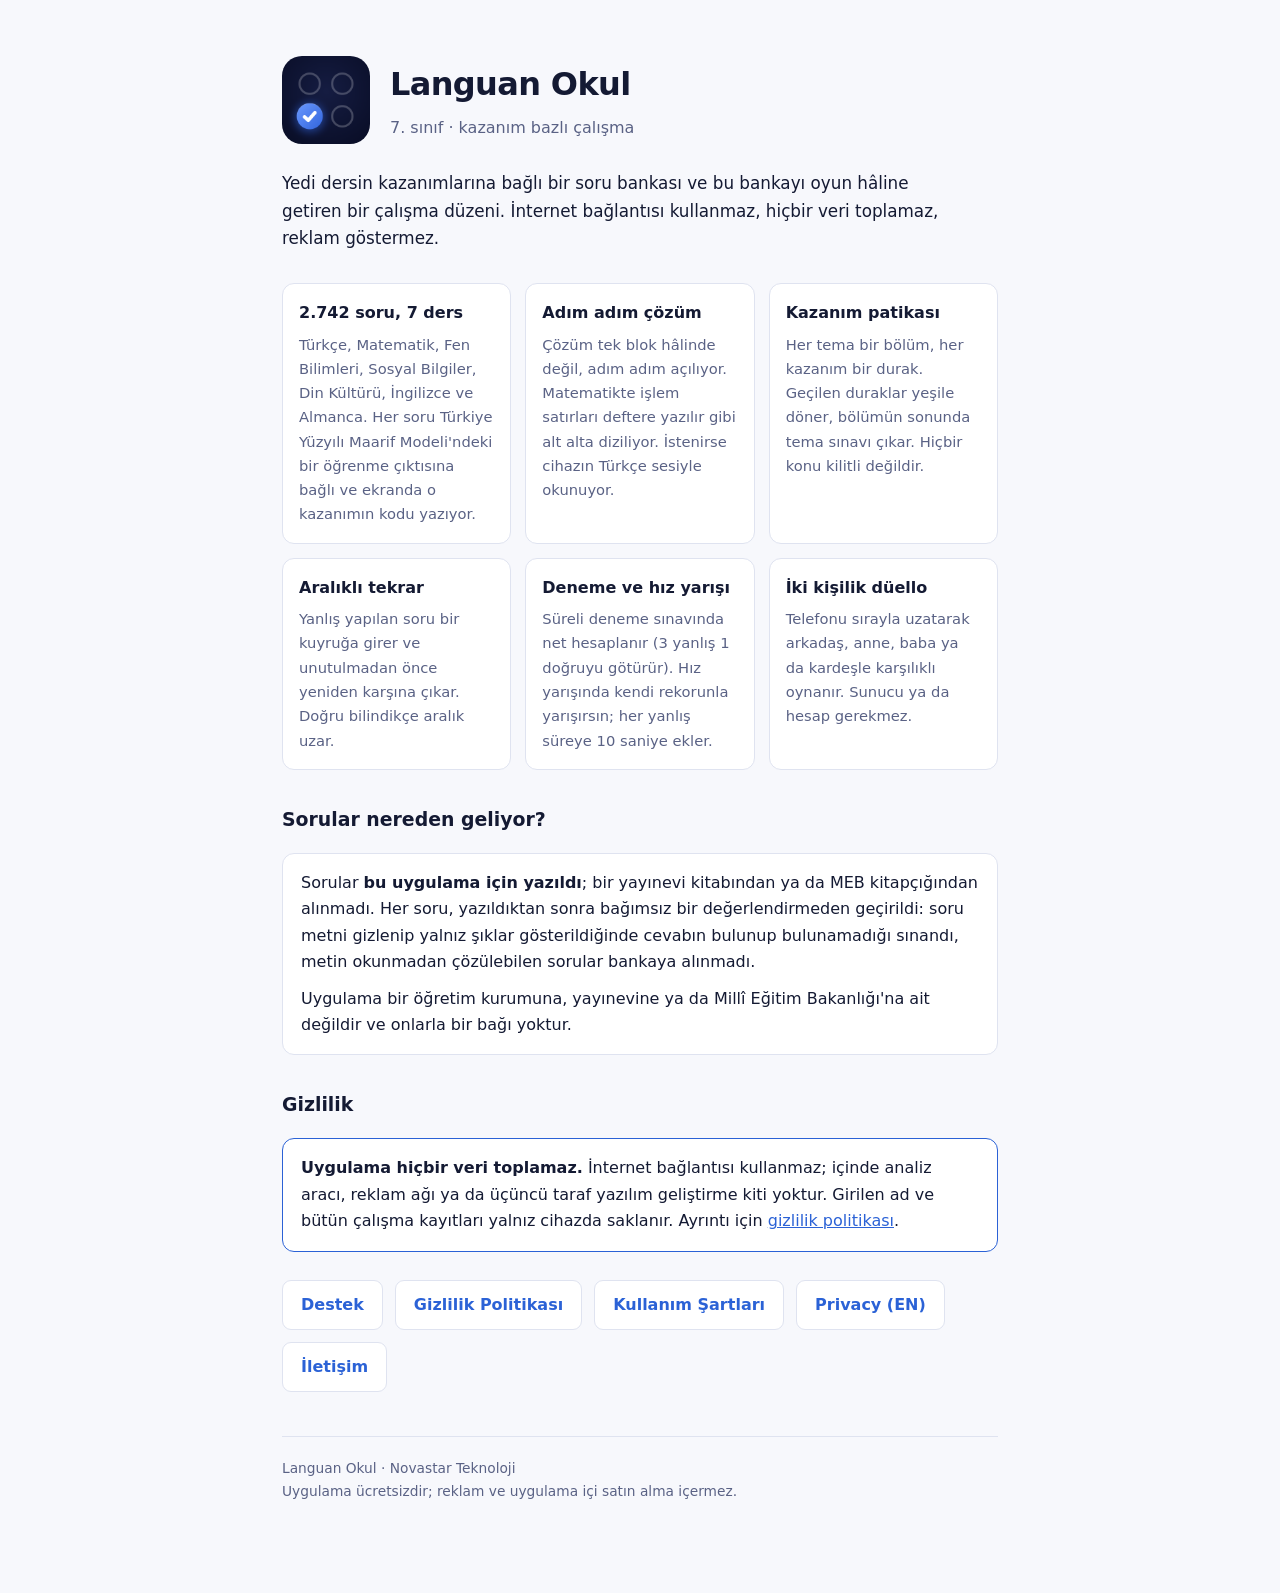
==== index.html @ 7c45397e "Languan Okul tanıtım, destek, gizlilik ve kullanım şartları sayfaları" ====
<!doctype html>
<html lang="tr"><head>
<meta charset="utf-8">
<meta name="viewport" content="width=device-width, initial-scale=1">
<title>Languan Okul — 7. sınıf çalışma uygulaması</title>
<meta name="description" content="7. sınıf öğrencileri için kazanım bazlı çalışma uygulaması. Türkiye Yüzyılı Maarif Modeli kazanımlarına bağlı 2.742 soru, adım adım çözüm, aralıklı tekrar. Tamamen çevrimdışı, reklamsız, ücretsiz.">
<link rel="stylesheet" href="ortak.css">
</head><body><div class="sarmal">

<div class="bas">
  <img src="ikon.png" alt="Languan Okul uygulama simgesi">
  <div><h1>Languan Okul</h1><p class="altbaslik">7. sınıf · kazanım bazlı çalışma</p></div>
</div>

<p class="girus">Yedi dersin kazanımlarına bağlı bir soru bankası ve bu bankayı
oyun hâline getiren bir çalışma düzeni. İnternet bağlantısı kullanmaz, hiçbir veri
toplamaz, reklam göstermez.</p>

<div class="kartlar">
  <div class="kart"><h3>2.742 soru, 7 ders</h3>
    <p>Türkçe, Matematik, Fen Bilimleri, Sosyal Bilgiler, Din Kültürü, İngilizce ve
       Almanca. Her soru Türkiye Yüzyılı Maarif Modeli'ndeki bir öğrenme çıktısına bağlı
       ve ekranda o kazanımın kodu yazıyor.</p></div>
  <div class="kart"><h3>Adım adım çözüm</h3>
    <p>Çözüm tek blok hâlinde değil, adım adım açılıyor. Matematikte işlem satırları
       deftere yazılır gibi alt alta diziliyor. İstenirse cihazın Türkçe sesiyle okunuyor.</p></div>
  <div class="kart"><h3>Kazanım patikası</h3>
    <p>Her tema bir bölüm, her kazanım bir durak. Geçilen duraklar yeşile döner,
       bölümün sonunda tema sınavı çıkar. Hiçbir konu kilitli değildir.</p></div>
  <div class="kart"><h3>Aralıklı tekrar</h3>
    <p>Yanlış yapılan soru bir kuyruğa girer ve unutulmadan önce yeniden karşına
       çıkar. Doğru bilindikçe aralık uzar.</p></div>
  <div class="kart"><h3>Deneme ve hız yarışı</h3>
    <p>Süreli deneme sınavında net hesaplanır (3 yanlış 1 doğruyu götürür).
       Hız yarışında kendi rekorunla yarışırsın; her yanlış süreye 10 saniye ekler.</p></div>
  <div class="kart"><h3>İki kişilik düello</h3>
    <p>Telefonu sırayla uzatarak arkadaş, anne, baba ya da kardeşle karşılıklı
       oynanır. Sunucu ya da hesap gerekmez.</p></div>
</div>

<h2>Sorular nereden geliyor?</h2>
<div class="kutu">
  <p style="margin:0 0 10px">Sorular <strong>bu uygulama için yazıldı</strong>; bir yayınevi
  kitabından ya da MEB kitapçığından alınmadı. Her soru, yazıldıktan sonra bağımsız bir
  değerlendirmeden geçirildi: soru metni gizlenip yalnız şıklar gösterildiğinde cevabın
  bulunup bulunamadığı sınandı, metin okunmadan çözülebilen sorular bankaya alınmadı.</p>
  <p style="margin:0">Uygulama bir öğretim kurumuna, yayınevine ya da Millî Eğitim
  Bakanlığı'na ait değildir ve onlarla bir bağı yoktur.</p>
</div>

<h2>Gizlilik</h2>
<div class="kutu vurgulu">
  <p style="margin:0"><strong>Uygulama hiçbir veri toplamaz.</strong> İnternet bağlantısı
  kullanmaz; içinde analiz aracı, reklam ağı ya da üçüncü taraf yazılım geliştirme kiti
  yoktur. Girilen ad ve bütün çalışma kayıtları yalnız cihazda saklanır.
  Ayrıntı için <a href="gizlilik.html">gizlilik politikası</a>.</p>
</div>

<div class="baglantilar">
  <a href="destek.html">Destek</a>
  <a href="gizlilik.html">Gizlilik Politikası</a>
  <a href="kullanim-sartlari.html">Kullanım Şartları</a>
  <a href="privacy-en.html">Privacy (EN)</a>
  <a href="mailto:cnkylmz35@gmail.com">İletişim</a>
</div>

<footer>
  Languan Okul · Novastar Teknoloji<br>
  Uygulama ücretsizdir; reklam ve uygulama içi satın alma içermez.
</footer>

</div></body></html>
---- ortak.css ----
:root{--bg:#0E1330;--yzey:#181E44;--kenar:#2b3468;--metin:#ffffff;--soluk:#A9B4DA;--vurgu:#4F8BFF;--r:12px}
@media(prefers-color-scheme:light){:root{--bg:#f7f8fc;--yzey:#fff;--kenar:#dfe3f0;--metin:#141a33;--soluk:#5a6285;--vurgu:#2b62d6}}
*{box-sizing:border-box}
body{margin:0;background:var(--bg);color:var(--metin);
 font:16px/1.65 ui-sans-serif,system-ui,-apple-system,"Segoe UI",Roboto,sans-serif}
.sarmal{max-width:760px;margin:0 auto;padding:56px 22px 90px}
a{color:var(--vurgu)}
.bas{display:flex;gap:20px;align-items:center;margin-bottom:14px}
.bas img{width:88px;height:88px;border-radius:20px}
h1{font-size:2rem;letter-spacing:-.02em;margin:0}
h2{font-size:1.18rem;margin:34px 0 10px}
h3{margin:0 0 6px;font-size:1rem}
.altbaslik{color:var(--soluk);margin:4px 0 0}
.girus{font-size:1.05rem;margin:26px 0 30px;max-width:62ch}
.kartlar{display:grid;grid-template-columns:repeat(auto-fit,minmax(220px,1fr));gap:14px;margin-bottom:34px}
.kart{background:var(--yzey);border:1px solid var(--kenar);border-radius:var(--r);padding:16px}
.kart p{margin:0;font-size:.92rem;color:var(--soluk)}
.baglantilar{display:flex;flex-wrap:wrap;gap:12px;margin:28px 0}
.baglantilar a{background:var(--yzey);border:1px solid var(--kenar);border-radius:9px;
 padding:11px 18px;text-decoration:none;font-weight:550}
.kutu{background:var(--yzey);border:1px solid var(--kenar);border-radius:var(--r);padding:16px 18px;margin:18px 0}
.vurgulu{border-color:var(--vurgu)}
table{border-collapse:collapse;width:100%;margin:14px 0;font-size:.94rem}
th,td{border:1px solid var(--kenar);padding:9px 11px;text-align:left;vertical-align:top}
th{background:var(--yzey)}
ul{padding-left:20px}
li{margin:6px 0}
code{background:var(--yzey);border:1px solid var(--kenar);border-radius:5px;padding:1px 6px;font-size:.9em}
footer{margin-top:44px;padding-top:20px;border-top:1px solid var(--kenar);color:var(--soluk);font-size:.86rem}
.tarih{color:var(--soluk);font-size:.9rem;margin-top:4px}
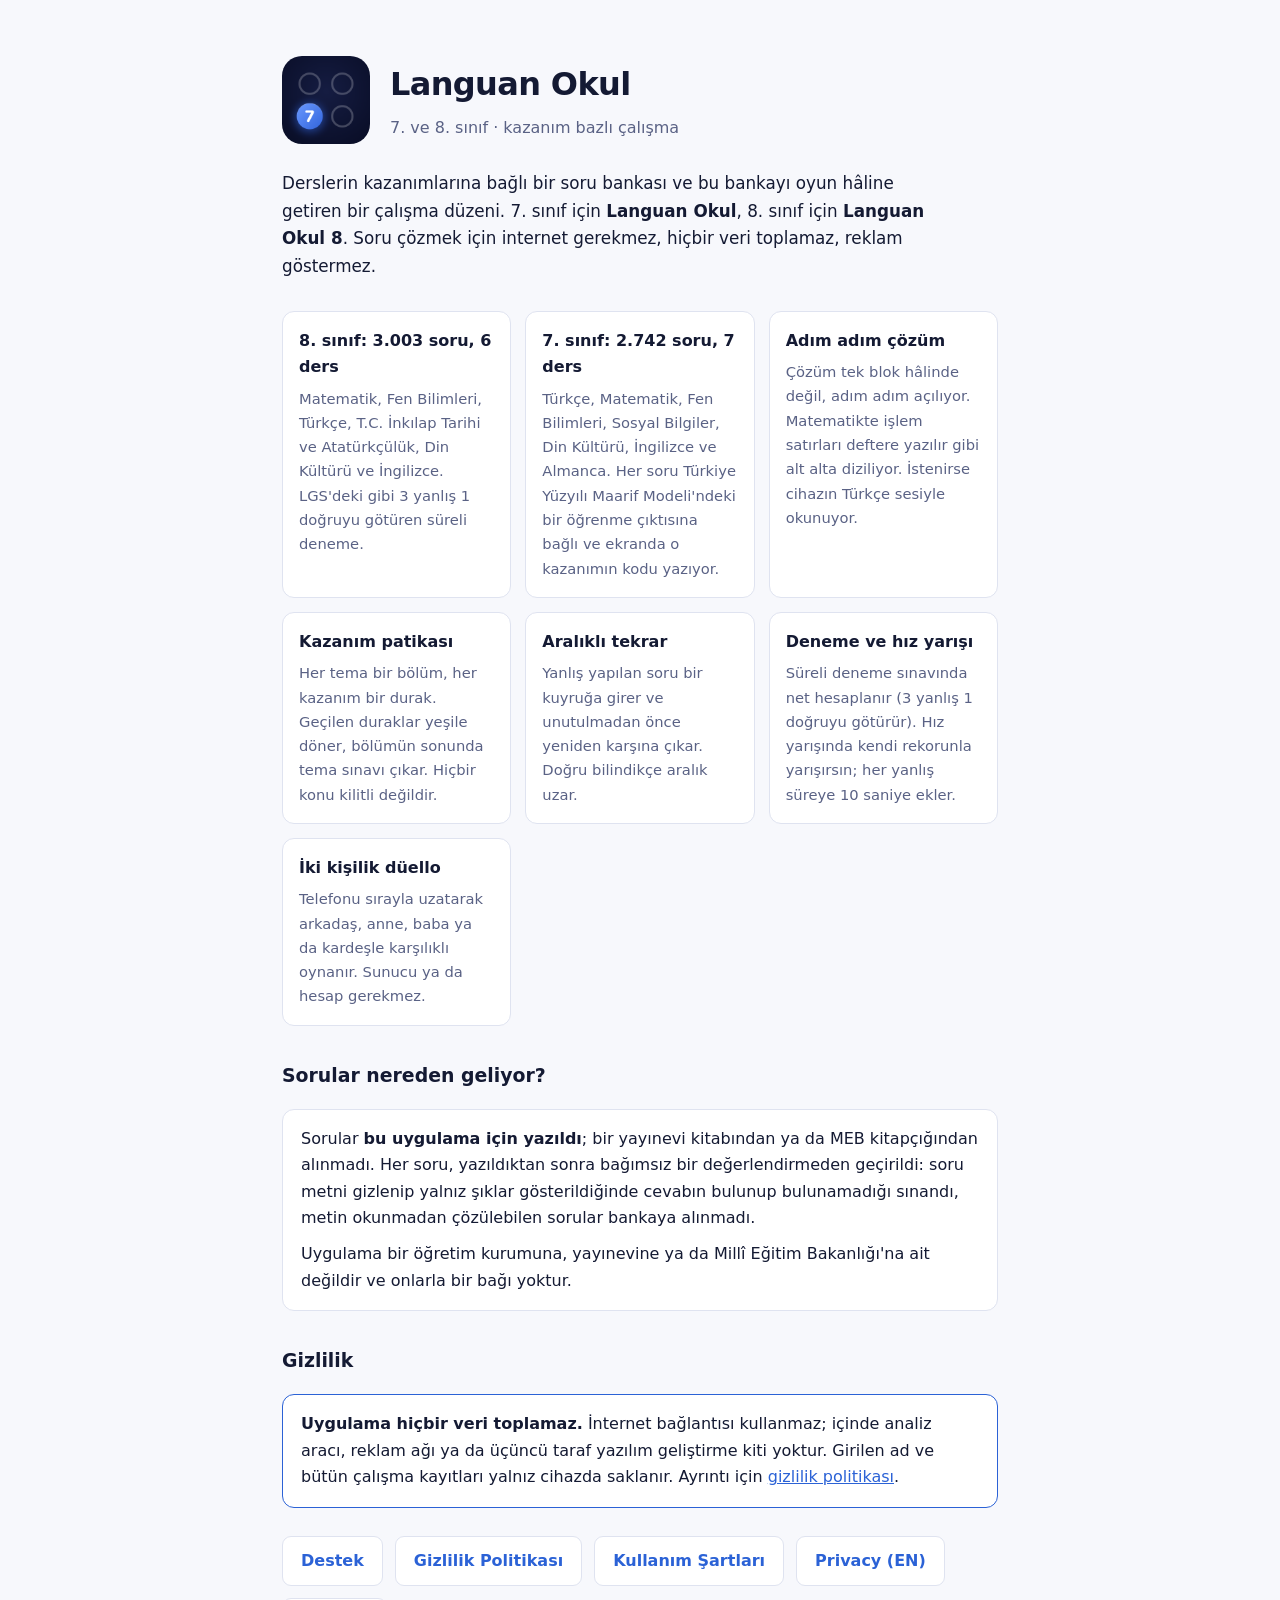
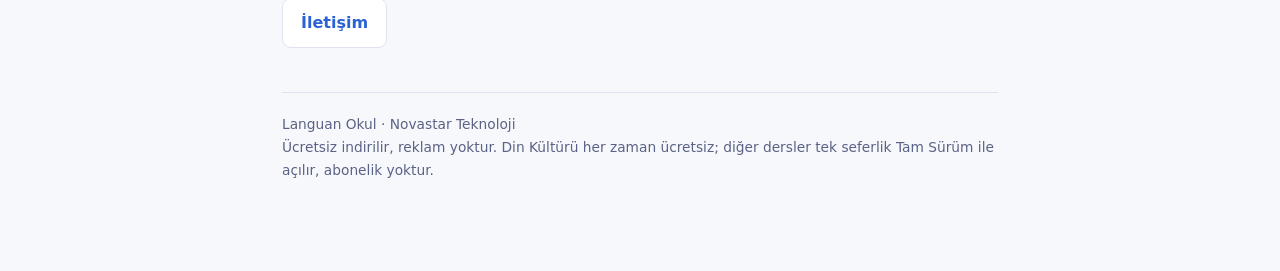
==== commit 3103a2b9: "Sayfalar iki uygulamayı (7 ve 8) ve Tam Sürüm satın almasını doğru anlatıyor; gizlilik: App Store ba" ====
--- a/index.html
+++ b/index.html
@@ -2,22 +2,26 @@
 <html lang="tr"><head>
 <meta charset="utf-8">
 <meta name="viewport" content="width=device-width, initial-scale=1">
-<title>Languan Okul — 7. sınıf çalışma uygulaması</title>
-<meta name="description" content="7. sınıf öğrencileri için kazanım bazlı çalışma uygulaması. Türkiye Yüzyılı Maarif Modeli kazanımlarına bağlı 2.742 soru, adım adım çözüm, aralıklı tekrar. Tamamen çevrimdışı, reklamsız, ücretsiz.">
+<title>Languan Okul — 7. ve 8. sınıf çalışma uygulamaları</title>
+<meta name="description" content="7. ve 8. sınıf öğrencileri için kazanım bazlı çalışma uygulamaları. Türkiye Yüzyılı Maarif Modeli kazanımlarına bağlı sorular, adım adım çözüm, aralıklı tekrar. Çevrimdışı çalışır, reklamsız, ücretsiz indirilir.">
 <link rel="stylesheet" href="ortak.css">
 </head><body><div class="sarmal">
 
 <div class="bas">
   <img src="ikon.png" alt="Languan Okul uygulama simgesi">
-  <div><h1>Languan Okul</h1><p class="altbaslik">7. sınıf · kazanım bazlı çalışma</p></div>
+  <div><h1>Languan Okul</h1><p class="altbaslik">7. ve 8. sınıf · kazanım bazlı çalışma</p></div>
 </div>
 
-<p class="girus">Yedi dersin kazanımlarına bağlı bir soru bankası ve bu bankayı
-oyun hâline getiren bir çalışma düzeni. İnternet bağlantısı kullanmaz, hiçbir veri
+<p class="girus">Derslerin kazanımlarına bağlı bir soru bankası ve bu bankayı oyun
+hâline getiren bir çalışma düzeni. 7. sınıf için <strong>Languan Okul</strong>, 8. sınıf
+için <strong>Languan Okul 8</strong>. Soru çözmek için internet gerekmez, hiçbir veri
 toplamaz, reklam göstermez.</p>
 
 <div class="kartlar">
-  <div class="kart"><h3>2.742 soru, 7 ders</h3>
+  <div class="kart"><h3>8. sınıf: 3.003 soru, 6 ders</h3>
+    <p>Matematik, Fen Bilimleri, Türkçe, T.C. İnkılap Tarihi ve Atatürkçülük, Din Kültürü
+       ve İngilizce. LGS'deki gibi 3 yanlış 1 doğruyu götüren süreli deneme.</p></div>
+  <div class="kart"><h3>7. sınıf: 2.742 soru, 7 ders</h3>
     <p>Türkçe, Matematik, Fen Bilimleri, Sosyal Bilgiler, Din Kültürü, İngilizce ve
        Almanca. Her soru Türkiye Yüzyılı Maarif Modeli'ndeki bir öğrenme çıktısına bağlı
        ve ekranda o kazanımın kodu yazıyor.</p></div>
@@ -66,7 +70,7 @@
 
 <footer>
   Languan Okul · Novastar Teknoloji<br>
-  Uygulama ücretsizdir; reklam ve uygulama içi satın alma içermez.
+  Ücretsiz indirilir, reklam yoktur. Din Kültürü her zaman ücretsiz; diğer dersler tek seferlik Tam Sürüm ile açılır, abonelik yoktur.
 </footer>
 
 </div></body></html>
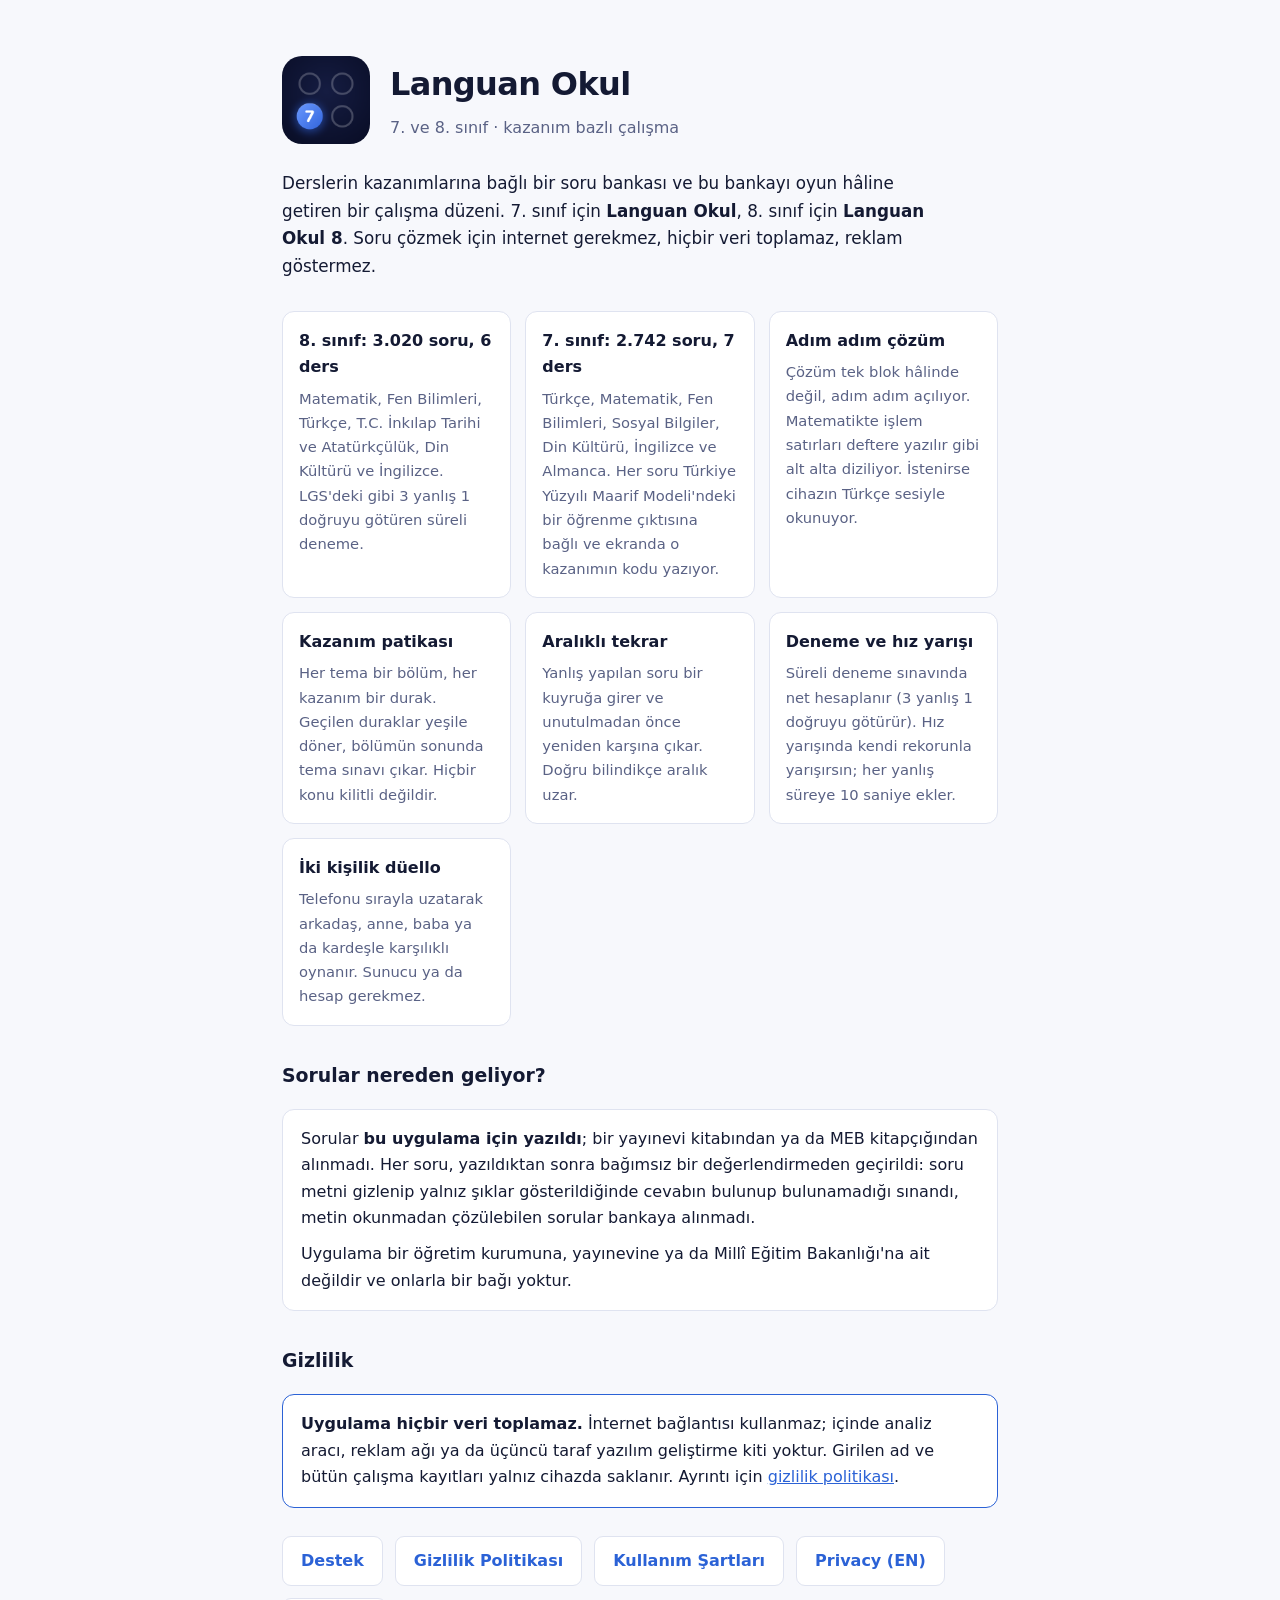
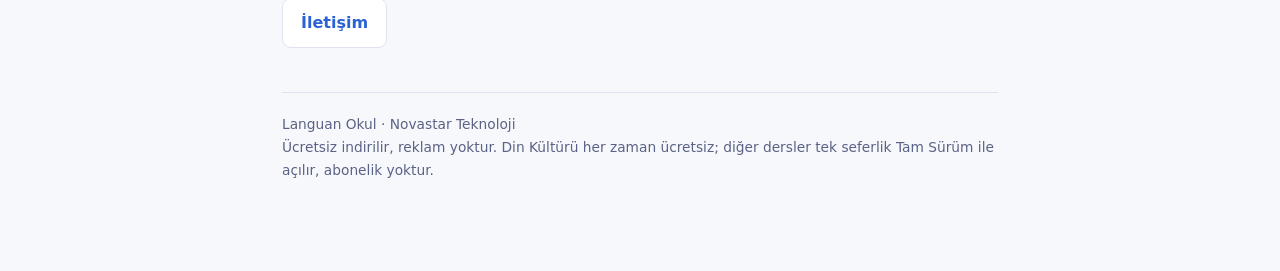
==== commit 2b51c3b2: "8. sınıf soru sayısı 3.020" ====
--- a/index.html
+++ b/index.html
@@ -18,7 +18,7 @@
 toplamaz, reklam göstermez.</p>
 
 <div class="kartlar">
-  <div class="kart"><h3>8. sınıf: 3.003 soru, 6 ders</h3>
+  <div class="kart"><h3>8. sınıf: 3.020 soru, 6 ders</h3>
     <p>Matematik, Fen Bilimleri, Türkçe, T.C. İnkılap Tarihi ve Atatürkçülük, Din Kültürü
        ve İngilizce. LGS'deki gibi 3 yanlış 1 doğruyu götüren süreli deneme.</p></div>
   <div class="kart"><h3>7. sınıf: 2.742 soru, 7 ders</h3>
